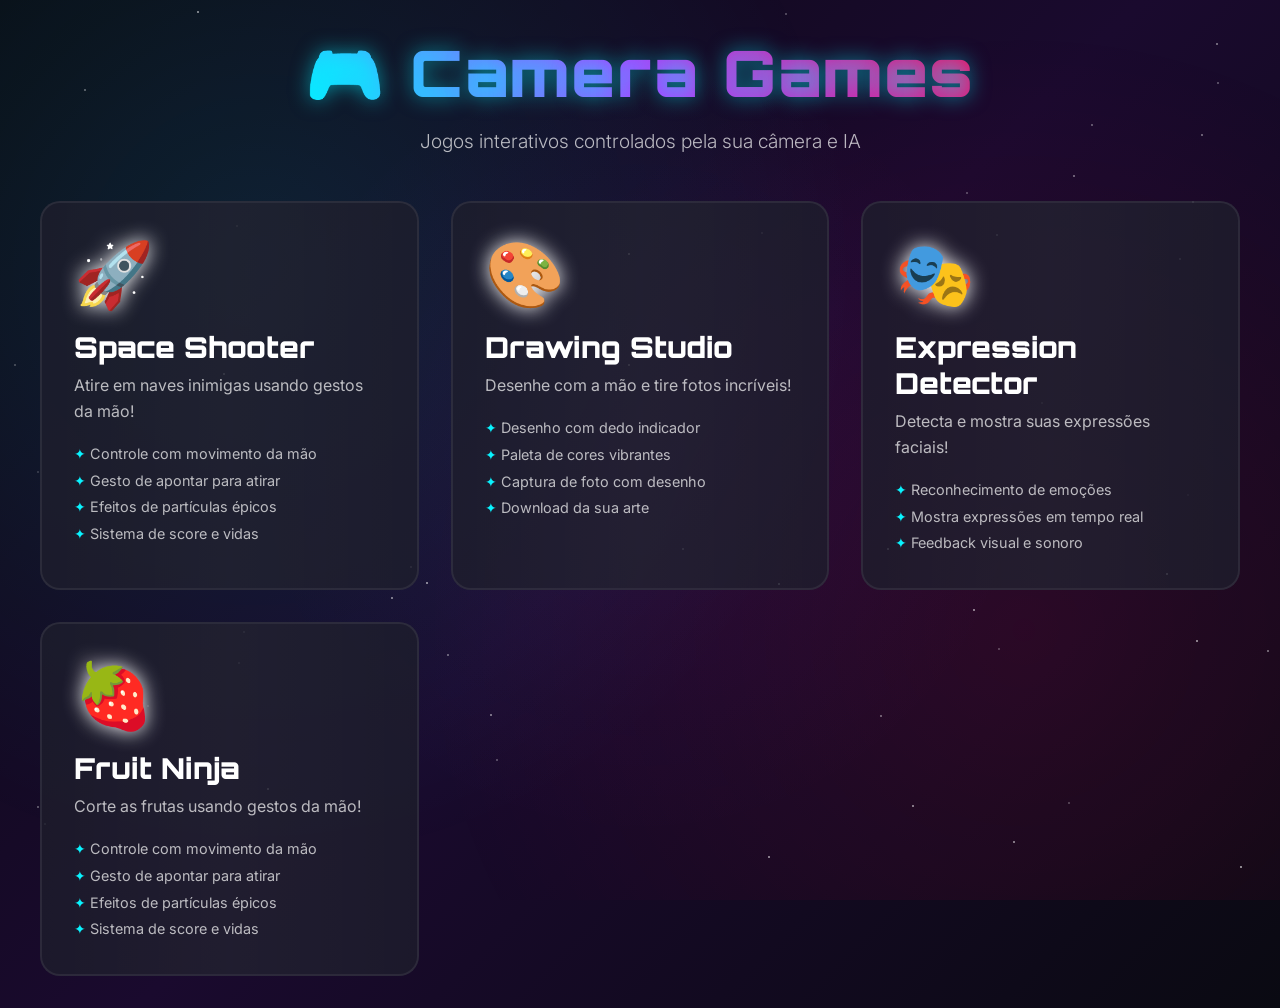
==== index.html @ 85ee50c1 "Adicionar arquivos do projeto" ====
<!DOCTYPE html>
<html lang="pt-BR">

<head>
    <meta charset="UTF-8">
    <meta name="viewport" content="width=device-width, initial-scale=1.0">
    <title>Portal de Jogos Interativos - Camera AI</title>
    <meta name="description" content="Portal de jogos interativos controlados por câmera usando IA">
    <link rel="stylesheet" href="style.css">
</head>

<body>
    <div class="landing-container">
        <header class="landing-header">
            <h1>🎮 Camera Games</h1>
            <p>Jogos interativos controlados pela sua câmera e IA</p>
        </header>

        <div class="games-grid">
            <!-- Space Shooter -->
            <a href="space-shooter.html" class="game-card space">
                <span class="game-icon">🚀</span>
                <h2>Space Shooter</h2>
                <p>Atire em naves inimigas usando gestos da mão!</p>
                <ul class="features">
                    <li>Controle com movimento da mão</li>
                    <li>Gesto de apontar para atirar</li>
                    <li>Efeitos de partículas épicos</li>
                    <li>Sistema de score e vidas</li>
                </ul>
            </a>

            <!-- Drawing Studio -->
            <a href="drawing-studio.html" class="game-card draw">
                <span class="game-icon">🎨</span>
                <h2>Drawing Studio</h2>
                <p>Desenhe com a mão e tire fotos incríveis!</p>
                <ul class="features">
                    <li>Desenho com dedo indicador</li>
                    <li>Paleta de cores vibrantes</li>
                    <li>Captura de foto com desenho</li>
                    <li>Download da sua arte</li>
                </ul>
            </a>

            <!-- Face Expression Detector -->
            <a href="face-detector.html" class="game-card face">
                <span class="game-icon">🎭</span>
                <h2>Expression Detector</h2>
                <p>Detecta e mostra suas expressões faciais!</p>
                <ul class="features">
                    <li>Reconhecimento de emoções</li>
                    <li>Mostra expressões em tempo real</li>
                    <li>Feedback visual e sonoro</li>
                </ul>
            </a>

            <!-- Fruit Ninja -->
            <a href="fruit-ninja.html" class="game-card fruit">
                <span class="game-icon">🍓</span>
                <h2>Fruit Ninja</h2>
                <p>Corte as frutas usando gestos da mão!</p>
                <ul class="features">
                    <li>Controle com movimento da mão</li>
                    <li>Gesto de apontar para atirar</li>
                    <li>Efeitos de partículas épicos</li>
                    <li>Sistema de score e vidas</li>
                </ul>
            </a>
        </div>

        <script>
            // Add subtle particle background animation
            const createStars = () => {
                const stars = document.createElement('div');
                stars.style.cssText = `
                position: fixed;
                top: 0;
                left: 0;
                width: 100%;
                height: 100%;
                pointer-events: none;
                z-index: 0;
            `;

                for (let i = 0; i < 50; i++) {
                    const star = document.createElement('div');
                    star.style.cssText = `
                    position: absolute;
                    width: 2px;
                    height: 2px;
                    background: white;
                    border-radius: 50%;
                    top: ${Math.random() * 100}%;
                    left: ${Math.random() * 100}%;
                    opacity: ${Math.random() * 0.5 + 0.2};
                    animation: twinkle ${Math.random() * 3 + 2}s infinite;
                `;
                    stars.appendChild(star);
                }

                document.body.appendChild(stars);
            };

            const style = document.createElement('style');
            style.textContent = `
            @keyframes twinkle {
                0%, 100% { opacity: 0.2; }
                50% { opacity: 0.8; }
            }
        `;
            document.head.appendChild(style);

            createStars();
        </script>
</body>

</html>
---- style.css ----
@import url('https://fonts.googleapis.com/css2?family=Orbitron:wght@400;700;900&family=Inter:wght@300;400;600&display=swap');

:root {
    --primary: #00f3ff;
    --secondary: #ff0055;
    --accent: #b537ff;
    --success: #00ff88;
    --bg-dark: #0a0a12;
    --bg-card: rgba(20, 20, 35, 0.8);
    --text-light: #ffffff;
    --text-muted: rgba(255, 255, 255, 0.7);
    --glow-primary: 0 0 20px rgba(0, 243, 255, 0.5);
    --glow-secondary: 0 0 20px rgba(255, 0, 85, 0.5);
    --glow-accent: 0 0 20px rgba(181, 55, 255, 0.5);
}

* {
    margin: 0;
    padding: 0;
    box-sizing: border-box;
}

body {
    background: linear-gradient(135deg, #0a0a12 0%, #1a0a2e 50%, #0a0a12 100%);
    color: var(--text-light);
    font-family: 'Inter', sans-serif;
    min-height: 100vh;
    overflow-x: hidden;
    position: relative;
}

body::before {
    content: '';
    position: fixed;
    top: 0;
    left: 0;
    width: 100%;
    height: 100%;
    background:
        radial-gradient(circle at 20% 30%, rgba(0, 243, 255, 0.1) 0%, transparent 50%),
        radial-gradient(circle at 80% 70%, rgba(255, 0, 85, 0.1) 0%, transparent 50%),
        radial-gradient(circle at 50% 50%, rgba(181, 55, 255, 0.05) 0%, transparent 50%);
    pointer-events: none;
    z-index: 0;
}

h1,
h2,
h3 {
    font-family: 'Orbitron', sans-serif;
    font-weight: 900;
}

/* Landing Page Styles */
.landing-container {
    position: relative;
    z-index: 1;
    min-height: 100vh;
    display: flex;
    flex-direction: column;
    align-items: center;
    justify-content: center;
    padding: 2rem;
}

.landing-header {
    text-align: center;
    margin-bottom: 3rem;
    animation: fadeInDown 1s ease;
}

.landing-header h1 {
    font-size: 4rem;
    background: linear-gradient(45deg, var(--primary), var(--accent), var(--secondary));
    -webkit-background-clip: text;
    -webkit-text-fill-color: transparent;
    background-clip: text;
    margin-bottom: 1rem;
    text-shadow: var(--glow-primary);
    letter-spacing: 2px;
}

.landing-header p {
    font-size: 1.2rem;
    color: var(--text-muted);
    font-weight: 300;
}

/* Game Cards Grid */
.games-grid {
    display: grid;
    grid-template-columns: repeat(auto-fit, minmax(300px, 1fr));
    gap: 2rem;
    max-width: 1200px;
    width: 100%;
    animation: fadeInUp 1s ease 0.3s both;
}

.game-card {
    position: relative;
    background: var(--bg-card);
    border: 2px solid rgba(255, 255, 255, 0.1);
    border-radius: 20px;
    padding: 2rem;
    cursor: pointer;
    transition: all 0.4s cubic-bezier(0.175, 0.885, 0.32, 1.275);
    backdrop-filter: blur(10px);
    overflow: hidden;
    text-decoration: none;
    color: inherit;
    display: block;
}

.game-card::before {
    content: '';
    position: absolute;
    top: -50%;
    left: -50%;
    width: 200%;
    height: 200%;
    background: linear-gradient(45deg,
            transparent,
            rgba(255, 255, 255, 0.05),
            transparent);
    transform: rotate(45deg);
    transition: all 0.6s;
}

.game-card:hover::before {
    left: 100%;
}

.game-card:hover {
    transform: translateY(-10px) scale(1.02);
    border-color: var(--primary);
    box-shadow: var(--glow-primary), 0 10px 40px rgba(0, 0, 0, 0.5);
}

.game-card.space:hover {
    border-color: var(--primary);
    box-shadow: var(--glow-primary), 0 10px 40px rgba(0, 0, 0, 0.5);
}

.game-card.draw:hover {
    border-color: var(--success);
    box-shadow: 0 0 20px rgba(0, 255, 136, 0.5), 0 10px 40px rgba(0, 0, 0, 0.5);
}

.game-card.face:hover {
    border-color: var(--accent);
    box-shadow: var(--glow-accent), 0 10px 40px rgba(0, 0, 0, 0.5);
}

.game-card.ninja:hover {
    border-color: var(--secondary);
    box-shadow: var(--glow-secondary), 0 10px 40px rgba(0, 0, 0, 0.5);
}

.game-icon {
    font-size: 4rem;
    margin-bottom: 1rem;
    display: block;
    filter: drop-shadow(0 0 10px currentColor);
}

.game-card h2 {
    font-size: 1.8rem;
    margin-bottom: 0.5rem;
}

.game-card p {
    color: var(--text-muted);
    line-height: 1.6;
    margin-bottom: 1rem;
}

.game-card .features {
    list-style: none;
    font-size: 0.9rem;
}

.game-card .features li {
    padding: 0.3rem 0;
    color: var(--text-muted);
}

.game-card .features li::before {
    content: '✦ ';
    color: var(--primary);
}

/* Game Container Styles */
.game-container {
    position: relative;
    z-index: 1;
    min-height: 100vh;
    display: flex;
    flex-direction: column;
    align-items: center;
    justify-content: center;
    padding: 2rem;
}

.game-header {
    text-align: center;
    margin-bottom: 2rem;
}

.game-header h1 {
    font-size: 3rem;
    margin-bottom: 0.5rem;
}

.game-wrapper {
    position: relative;
    background: rgba(0, 0, 0, 0.5);
    border: 2px solid rgba(255, 255, 255, 0.1);
    border-radius: 20px;
    padding: 1rem;
    backdrop-filter: blur(10px);
    box-shadow: 0 0 40px rgba(0, 0, 0, 0.5);
}

canvas {
    display: block;
    border-radius: 10px;
}

/* Back Button */
.back-button {
    position: fixed;
    top: 2rem;
    left: 2rem;
    background: rgba(255, 255, 255, 0.1);
    border: 2px solid rgba(255, 255, 255, 0.2);
    color: var(--text-light);
    padding: 0.8rem 1.5rem;
    font-family: 'Orbitron', sans-serif;
    font-size: 1rem;
    cursor: pointer;
    border-radius: 10px;
    backdrop-filter: blur(10px);
    transition: all 0.3s;
    z-index: 1000;
}

.back-button:hover {
    background: rgba(255, 255, 255, 0.2);
    border-color: var(--primary);
    box-shadow: var(--glow-primary);
    transform: translateX(-5px);
}

/* Score Display */
.score-display {
    position: fixed;
    top: 2rem;
    right: 2rem;
    font-family: 'Orbitron', sans-serif;
    font-size: 2rem;
    font-weight: bold;
    color: var(--primary);
    text-shadow: var(--glow-primary);
    z-index: 1000;
    background: rgba(0, 0, 0, 0.5);
    padding: 1rem 2rem;
    border-radius: 10px;
    border: 2px solid rgba(0, 243, 255, 0.3);
    backdrop-filter: blur(10px);
}

/* Controls Overlay */
.controls-overlay {
    position: fixed;
    bottom: 2rem;
    left: 50%;
    transform: translateX(-50%);
    background: rgba(0, 0, 0, 0.7);
    padding: 1.5rem 2rem;
    border-radius: 15px;
    border: 2px solid rgba(255, 255, 255, 0.2);
    backdrop-filter: blur(10px);
    text-align: center;
    z-index: 1000;
    animation: fadeInUp 1s ease;
}

.controls-overlay h3 {
    font-size: 1.2rem;
    margin-bottom: 0.5rem;
    color: var(--primary);
}

.controls-overlay p {
    color: var(--text-muted);
    margin: 0.3rem 0;
}

/* Video Preview */
.video-preview {
    position: fixed;
    bottom: 2rem;
    right: 2rem;
    width: 240px;
    height: 180px;
    border: 2px solid var(--primary);
    border-radius: 10px;
    overflow: hidden;
    box-shadow: var(--glow-primary);
    z-index: 1000;
}

.video-preview video,
.video-preview canvas {
    width: 100%;
    height: 100%;
    object-fit: cover;
    transform: scaleX(-1);
}

/* Buttons */
.btn {
    background: transparent;
    border: 2px solid var(--primary);
    color: var(--primary);
    padding: 1rem 2rem;
    font-family: 'Orbitron', sans-serif;
    font-size: 1.1rem;
    cursor: pointer;
    border-radius: 10px;
    transition: all 0.3s;
    text-transform: uppercase;
    letter-spacing: 2px;
    font-weight: bold;
    margin: 0.5rem;
}

.btn:hover {
    background: var(--primary);
    color: var(--bg-dark);
    box-shadow: var(--glow-primary);
    transform: scale(1.05);
}

.btn-secondary {
    border-color: var(--secondary);
    color: var(--secondary);
}

.btn-secondary:hover {
    background: var(--secondary);
    box-shadow: var(--glow-secondary);
}

/* Loading Spinner */
.loading {
    display: flex;
    flex-direction: column;
    align-items: center;
    justify-content: center;
    gap: 1rem;
}

.spinner {
    width: 50px;
    height: 50px;
    border: 4px solid rgba(0, 243, 255, 0.2);
    border-top-color: var(--primary);
    border-radius: 50%;
    animation: spin 1s linear infinite;
}

/* Animations */
@keyframes fadeInDown {
    from {
        opacity: 0;
        transform: translateY(-30px);
    }

    to {
        opacity: 1;
        transform: translateY(0);
    }
}

@keyframes fadeInUp {
    from {
        opacity: 0;
        transform: translateY(30px);
    }

    to {
        opacity: 1;
        transform: translateY(0);
    }
}

@keyframes spin {
    to {
        transform: rotate(360deg);
    }
}

@keyframes pulse {

    0%,
    100% {
        opacity: 1;
    }

    50% {
        opacity: 0.5;
    }
}

/* Responsive Design */
@media (max-width: 768px) {
    .landing-header h1 {
        font-size: 2.5rem;
    }

    .games-grid {
        grid-template-columns: 1fr;
    }

    .game-header h1 {
        font-size: 2rem;
    }

    .score-display {
        font-size: 1.5rem;
        padding: 0.7rem 1.5rem;
    }

    .video-preview {
        width: 160px;
        height: 120px;
    }
}

/* Game-Specific Styles */

/* Drawing Studio */
.color-palette {
    display: flex;
    gap: 0.5rem;
    margin: 1rem 0;
    justify-content: center;
}

.color-btn {
    width: 40px;
    height: 40px;
    border: 2px solid rgba(255, 255, 255, 0.3);
    border-radius: 50%;
    cursor: pointer;
    transition: all 0.3s;
}

.color-btn:hover,
.color-btn.active {
    transform: scale(1.2);
    border-color: var(--text-light);
    box-shadow: 0 0 15px currentColor;
}

/* Face Detector */
.expression-display {
    position: fixed;
    top: 50%;
    left: 50%;
    transform: translate(-50%, -50%);
    font-size: 8rem;
    text-align: center;
    pointer-events: none;
    z-index: 100;
    filter: drop-shadow(0 0 20px currentColor);
    animation: pulse 2s ease-in-out infinite;
}

.expression-label {
    font-family: 'Orbitron', sans-serif;
    font-size: 2rem;
    margin-top: 1rem;
    color: var(--primary);
    text-shadow: var(--glow-primary);
}

/* Fruit Ninja */
.combo-display {
    position: fixed;
    top: 10rem;
    right: 2rem;
    font-family: 'Orbitron', sans-serif;
    font-size: 3rem;
    font-weight: bold;
    color: var(--success);
    text-shadow: 0 0 20px var(--success);
    z-index: 1000;
    animation: pulse 0.5s ease-in-out;
}
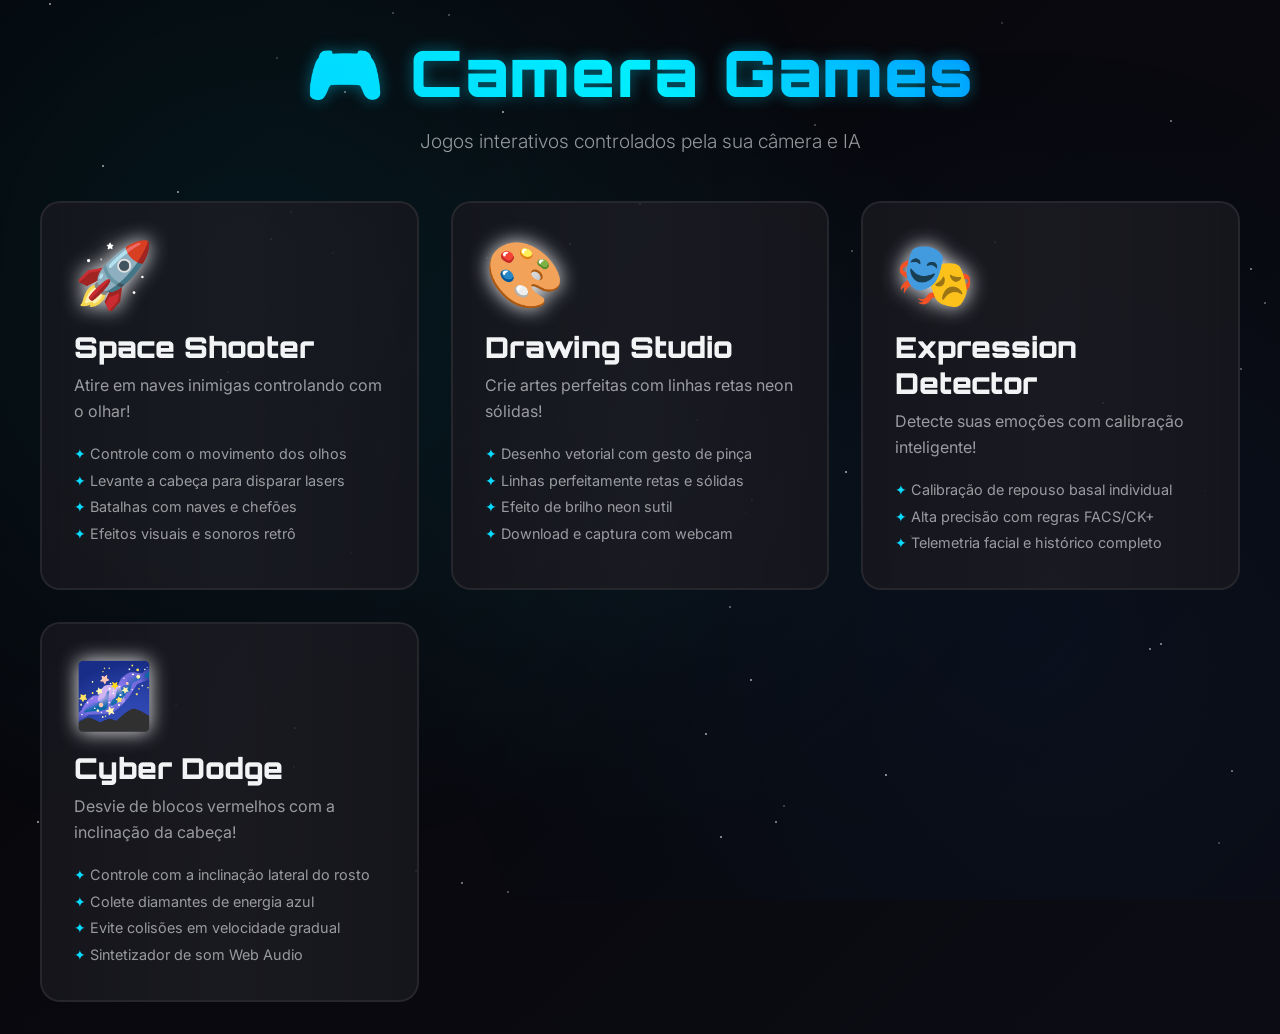
==== commit 39397cb0: "refactor: remove Fruit Ninja game assets and replace with new Cyber Dodge game implementation" ====
--- a/index.html
+++ b/index.html
@@ -21,12 +21,12 @@
             <a href="space-shooter.html" class="game-card space">
                 <span class="game-icon">🚀</span>
                 <h2>Space Shooter</h2>
-                <p>Atire em naves inimigas usando gestos da mão!</p>
+                <p>Atire em naves inimigas controlando com o olhar!</p>
                 <ul class="features">
-                    <li>Controle com movimento da mão</li>
-                    <li>Gesto de apontar para atirar</li>
-                    <li>Efeitos de partículas épicos</li>
-                    <li>Sistema de score e vidas</li>
+                    <li>Controle com o movimento dos olhos</li>
+                    <li>Levante a cabeça para disparar lasers</li>
+                    <li>Batalhas com naves e chefões</li>
+                    <li>Efeitos visuais e sonoros retrô</li>
                 </ul>
             </a>
 
@@ -34,12 +34,12 @@
             <a href="drawing-studio.html" class="game-card draw">
                 <span class="game-icon">🎨</span>
                 <h2>Drawing Studio</h2>
-                <p>Desenhe com a mão e tire fotos incríveis!</p>
+                <p>Crie artes perfeitas com linhas retas neon sólidas!</p>
                 <ul class="features">
-                    <li>Desenho com dedo indicador</li>
-                    <li>Paleta de cores vibrantes</li>
-                    <li>Captura de foto com desenho</li>
-                    <li>Download da sua arte</li>
+                    <li>Desenho vetorial com gesto de pinça</li>
+                    <li>Linhas perfeitamente retas e sólidas</li>
+                    <li>Efeito de brilho neon sutil</li>
+                    <li>Download e captura com webcam</li>
                 </ul>
             </a>
 
@@ -47,24 +47,24 @@
             <a href="face-detector.html" class="game-card face">
                 <span class="game-icon">🎭</span>
                 <h2>Expression Detector</h2>
-                <p>Detecta e mostra suas expressões faciais!</p>
+                <p>Detecte suas emoções com calibração inteligente!</p>
                 <ul class="features">
-                    <li>Reconhecimento de emoções</li>
-                    <li>Mostra expressões em tempo real</li>
-                    <li>Feedback visual e sonoro</li>
+                    <li>Calibração de repouso basal individual</li>
+                    <li>Alta precisão com regras FACS/CK+</li>
+                    <li>Telemetria facial e histórico completo</li>
                 </ul>
             </a>
 
-            <!-- Fruit Ninja -->
-            <a href="fruit-ninja.html" class="game-card fruit">
-                <span class="game-icon">🍓</span>
-                <h2>Fruit Ninja</h2>
-                <p>Corte as frutas usando gestos da mão!</p>
+            <!-- Cyber Dodge -->
+            <a href="cyber-dodge.html" class="game-card dodge">
+                <span class="game-icon">🌌</span>
+                <h2>Cyber Dodge</h2>
+                <p>Desvie de blocos vermelhos com a inclinação da cabeça!</p>
                 <ul class="features">
-                    <li>Controle com movimento da mão</li>
-                    <li>Gesto de apontar para atirar</li>
-                    <li>Efeitos de partículas épicos</li>
-                    <li>Sistema de score e vidas</li>
+                    <li>Controle com a inclinação lateral do rosto</li>
+                    <li>Colete diamantes de energia azul</li>
+                    <li>Evite colisões em velocidade gradual</li>
+                    <li>Sintetizador de som Web Audio</li>
                 </ul>
             </a>
         </div>
--- a/style.css
+++ b/style.css
@@ -1,17 +1,17 @@
 @import url('https://fonts.googleapis.com/css2?family=Orbitron:wght@400;700;900&family=Inter:wght@300;400;600&display=swap');
 
 :root {
-    --primary: #00f3ff;
-    --secondary: #ff0055;
-    --accent: #b537ff;
-    --success: #00ff88;
-    --bg-dark: #0a0a12;
-    --bg-card: rgba(20, 20, 35, 0.8);
-    --text-light: #ffffff;
-    --text-muted: rgba(255, 255, 255, 0.7);
-    --glow-primary: 0 0 20px rgba(0, 243, 255, 0.5);
-    --glow-secondary: 0 0 20px rgba(255, 0, 85, 0.5);
-    --glow-accent: 0 0 20px rgba(181, 55, 255, 0.5);
+    --primary: #00d9ff;
+    --secondary: #0088ff;
+    --accent: #00f3ff;
+    --success: #00d9ff;
+    --bg-dark: #050508;
+    --bg-card: rgba(15, 15, 22, 0.85);
+    --text-light: #f1f3f5;
+    --text-muted: rgba(241, 243, 245, 0.6);
+    --glow-primary: 0 0 15px rgba(0, 217, 255, 0.4);
+    --glow-secondary: 0 0 15px rgba(0, 136, 255, 0.4);
+    --glow-accent: 0 0 15px rgba(0, 243, 255, 0.4);
 }
 
 * {
@@ -21,7 +21,7 @@
 }
 
 body {
-    background: linear-gradient(135deg, #0a0a12 0%, #1a0a2e 50%, #0a0a12 100%);
+    background: linear-gradient(135deg, #050508 0%, #0c0c14 100%);
     color: var(--text-light);
     font-family: 'Inter', sans-serif;
     min-height: 100vh;
@@ -37,9 +37,9 @@
     width: 100%;
     height: 100%;
     background:
-        radial-gradient(circle at 20% 30%, rgba(0, 243, 255, 0.1) 0%, transparent 50%),
-        radial-gradient(circle at 80% 70%, rgba(255, 0, 85, 0.1) 0%, transparent 50%),
-        radial-gradient(circle at 50% 50%, rgba(181, 55, 255, 0.05) 0%, transparent 50%);
+        radial-gradient(circle at 20% 30%, rgba(0, 217, 255, 0.08) 0%, transparent 50%),
+        radial-gradient(circle at 80% 70%, rgba(0, 136, 255, 0.05) 0%, transparent 50%),
+        radial-gradient(circle at 50% 50%, rgba(0, 243, 255, 0.03) 0%, transparent 50%);
     pointer-events: none;
     z-index: 0;
 }
@@ -142,18 +142,18 @@
 }
 
 .game-card.draw:hover {
-    border-color: var(--success);
-    box-shadow: 0 0 20px rgba(0, 255, 136, 0.5), 0 10px 40px rgba(0, 0, 0, 0.5);
+    border-color: var(--primary);
+    box-shadow: var(--glow-primary), 0 10px 40px rgba(0, 0, 0, 0.5);
 }
 
 .game-card.face:hover {
-    border-color: var(--accent);
-    box-shadow: var(--glow-accent), 0 10px 40px rgba(0, 0, 0, 0.5);
-}
-
-.game-card.ninja:hover {
-    border-color: var(--secondary);
-    box-shadow: var(--glow-secondary), 0 10px 40px rgba(0, 0, 0, 0.5);
+    border-color: var(--primary);
+    box-shadow: var(--glow-primary), 0 10px 40px rgba(0, 0, 0, 0.5);
+}
+
+.game-card.dodge:hover {
+    border-color: var(--primary);
+    box-shadow: var(--glow-primary), 0 10px 40px rgba(0, 0, 0, 0.5);
 }
 
 .game-icon {
@@ -498,4 +498,201 @@
     text-shadow: 0 0 20px var(--success);
     z-index: 1000;
     animation: pulse 0.5s ease-in-out;
+}
+
+/* Barra de Status e Elementos Neon Adicionais */
+.game-status-bar {
+    display: flex;
+    align-items: center;
+    gap: 1.5rem;
+    margin-bottom: 1rem;
+    font-family: 'Orbitron', sans-serif;
+}
+
+.lives-container {
+    font-size: 1.8rem;
+    display: flex;
+    gap: 0.3rem;
+    text-shadow: 0 0 10px rgba(255, 0, 85, 0.6);
+}
+
+/* Chefão (Boss) UI */
+.boss-health-bar-container {
+    position: fixed;
+    top: 8rem;
+    left: 50%;
+    transform: translateX(-50%);
+    width: 400px;
+    background: rgba(0, 0, 0, 0.7);
+    border: 1px solid rgba(255, 235, 59, 0.3);
+    border-radius: 5px;
+    padding: 3px;
+    z-index: 999;
+    display: none;
+    backdrop-filter: blur(5px);
+    animation: fadeInDown 0.5s ease;
+}
+
+.boss-health-bar-label {
+    font-family: 'Orbitron', sans-serif;
+    font-size: 0.8rem;
+    color: #ffeb3b;
+    text-align: center;
+    margin-bottom: 3px;
+    text-shadow: 0 0 5px rgba(255, 235, 59, 0.5);
+}
+
+.boss-health-bar {
+    height: 12px;
+    background: linear-gradient(90deg, #ffeb3b, #ff9800);
+    box-shadow: 0 0 10px rgba(255, 235, 59, 0.7);
+    width: 100%;
+    transition: width 0.2s ease-out;
+    border-radius: 3px;
+}
+
+/* Screen Shake */
+.shake {
+    animation: screenShake 0.4s ease-in-out;
+}
+
+@keyframes screenShake {
+    0%, 100% { transform: translate(0, 0) rotate(0deg); }
+    10% { transform: translate(-4px, -2px) rotate(-1deg); }
+    20% { transform: translate(3px, 4px) rotate(1deg); }
+    30% { transform: translate(-3px, 2px) rotate(0deg); }
+    40% { transform: translate(2px, -3px) rotate(1deg); }
+    55% { transform: translate(-2px, 3px) rotate(-1deg); }
+    70% { transform: translate(3px, 1px) rotate(0deg); }
+    85% { transform: translate(-1px, -2px) rotate(1deg); }
+}
+
+/* Expression Analyzer Bars */
+.expression-analysis-panel {
+    position: fixed;
+    left: 2rem;
+    top: 2rem;
+    background: rgba(15, 15, 23, 0.85);
+    border: 2px solid rgba(232, 234, 237, 0.15);
+    border-radius: 12px;
+    padding: 1.2rem;
+    width: 260px;
+    backdrop-filter: blur(15px);
+    z-index: 1000;
+    font-family: 'Inter', sans-serif;
+}
+
+.expression-analysis-panel h3 {
+    font-family: 'Orbitron', sans-serif;
+    font-size: 1rem;
+    color: var(--primary);
+    text-shadow: var(--glow-primary);
+    margin-bottom: 1rem;
+    text-transform: uppercase;
+    letter-spacing: 1px;
+}
+
+.analysis-bar-wrapper {
+    margin-bottom: 0.8rem;
+}
+
+.analysis-bar-label {
+    display: flex;
+    justify-content: space-between;
+    font-size: 0.8rem;
+    color: var(--text-muted);
+    margin-bottom: 0.3rem;
+}
+
+.analysis-bar-bg {
+    height: 8px;
+    background: rgba(255, 255, 255, 0.08);
+    border-radius: 4px;
+    overflow: hidden;
+}
+
+.analysis-bar-fill {
+    height: 100%;
+    width: 0%;
+    transition: width 0.15s ease-out;
+    border-radius: 4px;
+}
+
+/* Transição global suave de entrada */
+.landing-container, .game-container {
+    animation: pageFadeIn 0.8s cubic-bezier(0.16, 1, 0.3, 1) both;
+}
+
+@keyframes pageFadeIn {
+    from {
+        opacity: 0;
+        transform: scale(0.98);
+        filter: blur(5px);
+    }
+    to {
+        opacity: 1;
+        transform: scale(1);
+        filter: blur(0);
+    }
+}
+
+/* Painel Científico do Laboratório de Calibração */
+.scientific-calibration-panel {
+    position: fixed;
+    left: 2rem;
+    bottom: 2rem;
+    background: rgba(10, 10, 18, 0.9);
+    border: 2px solid rgba(0, 217, 255, 0.25);
+    box-shadow: 0 0 15px rgba(0, 217, 255, 0.1);
+    border-radius: 12px;
+    padding: 1.2rem;
+    width: 260px;
+    backdrop-filter: blur(15px);
+    z-index: 1000;
+    font-family: 'Inter', sans-serif;
+    animation: fadeInUp 0.8s ease;
+}
+
+.scientific-calibration-panel h3 {
+    font-family: 'Orbitron', sans-serif;
+    font-size: 0.9rem;
+    color: #00d9ff;
+    text-shadow: 0 0 8px rgba(0, 217, 255, 0.4);
+    margin-bottom: 0.8rem;
+    text-transform: uppercase;
+    letter-spacing: 1px;
+}
+
+.sci-bar-wrapper {
+    margin-bottom: 0.8rem;
+}
+
+.sci-bar-label {
+    display: flex;
+    justify-content: space-between;
+    font-size: 0.75rem;
+    color: rgba(255, 255, 255, 0.8);
+    margin-bottom: 0.2rem;
+}
+
+.sci-bar-desc {
+    font-size: 0.65rem;
+    color: rgba(255, 255, 255, 0.4);
+    margin-bottom: 0.3rem;
+    font-family: 'Inter', sans-serif;
+}
+
+.sci-bar-bg {
+    height: 6px;
+    background: rgba(255, 255, 255, 0.05);
+    border-radius: 3px;
+    overflow: hidden;
+}
+
+.sci-bar-fill {
+    height: 100%;
+    width: 2%;
+    background: rgba(232, 234, 237, 0.4);
+    transition: width 0.1s ease-out, background 0.3s ease, box-shadow 0.3s ease;
+    border-radius: 3px;
 }
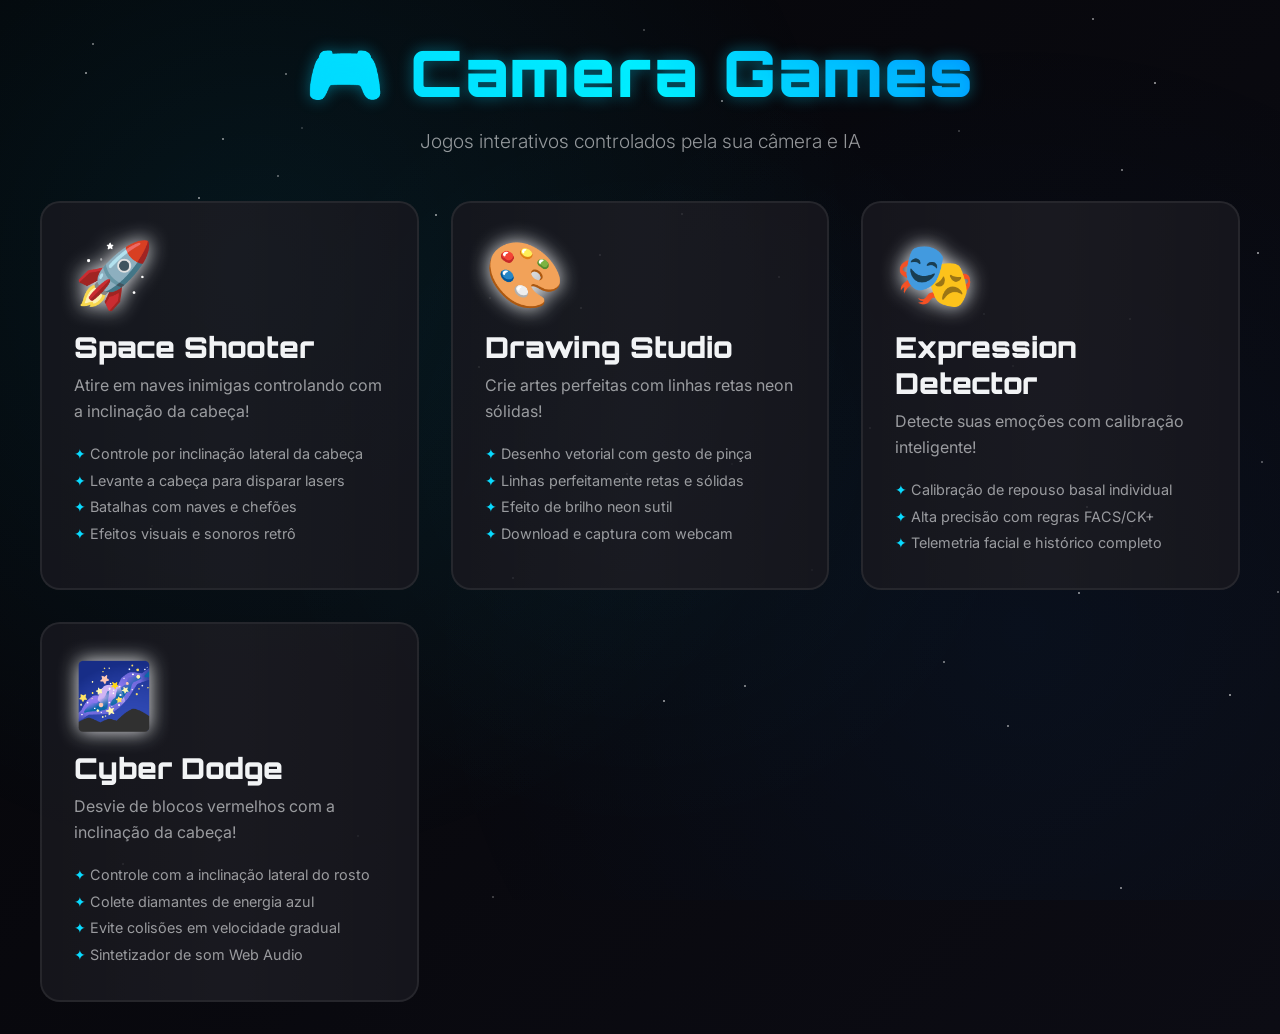
==== commit a6096c1c: "refactor: restructure UI layout into sidebar panels and update space shooter controls and health vis" ====
--- a/index.html
+++ b/index.html
@@ -21,9 +21,9 @@
             <a href="space-shooter.html" class="game-card space">
                 <span class="game-icon">🚀</span>
                 <h2>Space Shooter</h2>
-                <p>Atire em naves inimigas controlando com o olhar!</p>
+                <p>Atire em naves inimigas controlando com a inclinação da cabeça!</p>
                 <ul class="features">
-                    <li>Controle com o movimento dos olhos</li>
+                    <li>Controle por inclinação lateral da cabeça</li>
                     <li>Levante a cabeça para disparar lasers</li>
                     <li>Batalhas com naves e chefões</li>
                     <li>Efeitos visuais e sonoros retrô</li>
--- a/style.css
+++ b/style.css
@@ -568,21 +568,51 @@
 }
 
 /* Expression Analyzer Bars */
-.expression-analysis-panel {
+.sidebar-left {
     position: fixed;
     left: 2rem;
+    top: 6.5rem;
+    bottom: 2rem;
+    width: 280px;
+    display: flex;
+    flex-direction: column;
+    gap: 1.2rem;
+    z-index: 1000;
+    overflow-y: auto;
+    scrollbar-width: none; /* Firefox */
+}
+
+.sidebar-left::-webkit-scrollbar {
+    display: none; /* Safari/Chrome */
+}
+
+.sidebar-right {
+    position: fixed;
+    right: 2rem;
     top: 2rem;
+    bottom: 2rem;
+    width: 280px;
+    display: flex;
+    flex-direction: column;
+    gap: 1.2rem;
+    z-index: 1000;
+}
+
+.expression-analysis-panel,
+.scientific-calibration-panel,
+.history-panel {
     background: rgba(15, 15, 23, 0.85);
     border: 2px solid rgba(232, 234, 237, 0.15);
     border-radius: 12px;
     padding: 1.2rem;
-    width: 260px;
+    width: 100%;
     backdrop-filter: blur(15px);
-    z-index: 1000;
     font-family: 'Inter', sans-serif;
-}
-
-.expression-analysis-panel h3 {
+    transition: all 0.3s ease;
+}
+
+.expression-analysis-panel h3,
+.history-panel h3 {
     font-family: 'Orbitron', sans-serif;
     font-size: 1rem;
     color: var(--primary);
@@ -638,18 +668,8 @@
 
 /* Painel Científico do Laboratório de Calibração */
 .scientific-calibration-panel {
-    position: fixed;
-    left: 2rem;
-    bottom: 2rem;
-    background: rgba(10, 10, 18, 0.9);
-    border: 2px solid rgba(0, 217, 255, 0.25);
-    box-shadow: 0 0 15px rgba(0, 217, 255, 0.1);
-    border-radius: 12px;
-    padding: 1.2rem;
-    width: 260px;
-    backdrop-filter: blur(15px);
-    z-index: 1000;
-    font-family: 'Inter', sans-serif;
+    border-color: rgba(0, 217, 255, 0.25);
+    box-shadow: 0 0 15px rgba(0, 217, 255, 0.05);
     animation: fadeInUp 0.8s ease;
 }
 
@@ -695,4 +715,22 @@
     background: rgba(232, 234, 237, 0.4);
     transition: width 0.1s ease-out, background 0.3s ease, box-shadow 0.3s ease;
     border-radius: 3px;
+}
+
+/* Encaixar preview da webcam na barra lateral direita */
+.sidebar-right .video-preview {
+    position: static;
+    width: 100%;
+    height: 200px;
+    margin-top: auto;
+    border: 2px solid var(--primary);
+    border-radius: 10px;
+    overflow: hidden;
+    box-shadow: var(--glow-primary);
+}
+
+.sidebar-right .video-preview canvas {
+    width: 100%;
+    height: 100%;
+    object-fit: cover;
 }
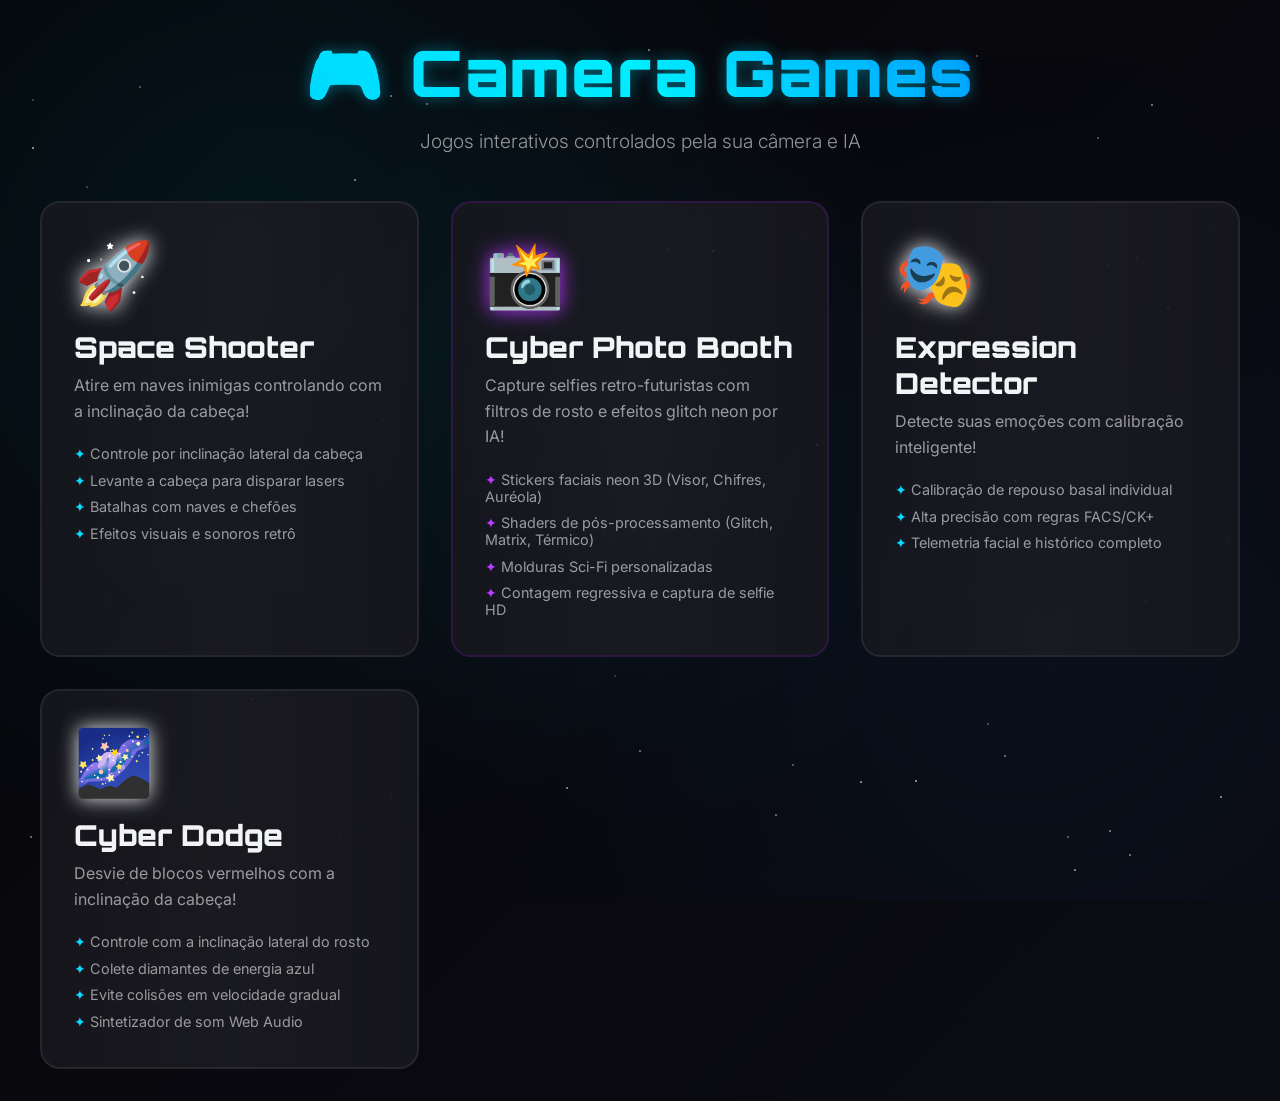
==== commit 31ab035d: "feat: replace Drawing Studio with Cyber Photo Booth featuring real-time AI face filters and shaders." ====
--- a/index.html
+++ b/index.html
@@ -30,16 +30,16 @@
                 </ul>
             </a>
 
-            <!-- Drawing Studio -->
-            <a href="drawing-studio.html" class="game-card draw">
-                <span class="game-icon">🎨</span>
-                <h2>Drawing Studio</h2>
-                <p>Crie artes perfeitas com linhas retas neon sólidas!</p>
+            <!-- Cyber Photo Booth -->
+            <a href="cyber-booth.html" class="game-card draw" style="border-color: rgba(181, 55, 255, 0.2);">
+                <span class="game-icon" style="color: #b537ff;">📸</span>
+                <h2>Cyber Photo Booth</h2>
+                <p>Capture selfies retro-futuristas com filtros de rosto e efeitos glitch neon por IA!</p>
                 <ul class="features">
-                    <li>Desenho vetorial com gesto de pinça</li>
-                    <li>Linhas perfeitamente retas e sólidas</li>
-                    <li>Efeito de brilho neon sutil</li>
-                    <li>Download e captura com webcam</li>
+                    <li style="--primary: #b537ff;">Stickers faciais neon 3D (Visor, Chifres, Auréola)</li>
+                    <li style="--primary: #b537ff;">Shaders de pós-processamento (Glitch, Matrix, Térmico)</li>
+                    <li style="--primary: #b537ff;">Molduras Sci-Fi personalizadas</li>
+                    <li style="--primary: #b537ff;">Contagem regressiva e captura de selfie HD</li>
                 </ul>
             </a>
 
--- a/style.css
+++ b/style.css
@@ -733,4 +733,105 @@
     width: 100%;
     height: 100%;
     object-fit: cover;
+}
+
+/* Cyber Photo Booth Styles */
+.camera-flash-overlay {
+    position: absolute;
+    top: 0;
+    left: 0;
+    width: 100%;
+    height: 100%;
+    background: #ffffff;
+    opacity: 0;
+    pointer-events: none;
+    z-index: 1000;
+    border-radius: 10px;
+    transition: opacity 0.05s ease-out;
+}
+
+.countdown-overlay-text {
+    position: absolute;
+    top: 50%;
+    left: 50%;
+    transform: translate(-50%, -50%);
+    font-family: 'Orbitron', sans-serif;
+    font-size: 8rem;
+    font-weight: 900;
+    color: #00f3ff;
+    text-shadow: 0 0 30px rgba(0, 243, 255, 0.8), 0 0 60px rgba(0, 243, 255, 0.4);
+    pointer-events: none;
+    z-index: 1002;
+    display: none;
+}
+
+.booth-option-btn {
+    display: flex;
+    align-items: center;
+    gap: 0.8rem;
+    background: rgba(255, 255, 255, 0.03);
+    border: 1px solid rgba(255, 255, 255, 0.1);
+    border-radius: 8px;
+    padding: 0.6rem 0.8rem;
+    margin-bottom: 0.6rem;
+    cursor: pointer;
+    transition: all 0.25s cubic-bezier(0.175, 0.885, 0.32, 1.275);
+}
+
+.booth-option-btn:hover {
+    background: rgba(255, 255, 255, 0.07);
+    border-color: rgba(255, 255, 255, 0.25);
+    transform: translateX(3px);
+}
+
+/* Filtros Faciais (Ciano) */
+.sidebar-left .booth-option-btn:hover {
+    background: rgba(0, 243, 255, 0.04);
+    border-color: rgba(0, 243, 255, 0.3);
+}
+
+.sidebar-left .booth-option-btn.active {
+    background: rgba(0, 243, 255, 0.1);
+    border-color: #00f3ff;
+    box-shadow: 0 0 12px rgba(0, 243, 255, 0.25);
+}
+
+/* Filtros de Imagem (Azul) */
+.sidebar-right .booth-option-btn:hover {
+    background: rgba(0, 136, 255, 0.04);
+    border-color: rgba(0, 136, 255, 0.3);
+}
+
+.sidebar-right .booth-option-btn.active {
+    background: rgba(0, 136, 255, 0.1);
+    border-color: #0088ff;
+    box-shadow: 0 0 12px rgba(0, 136, 255, 0.25);
+}
+
+.booth-option-btn .option-icon {
+    font-size: 1.4rem;
+    filter: drop-shadow(0 0 5px rgba(255, 255, 255, 0.1));
+}
+
+.booth-option-btn.active .option-icon {
+    filter: drop-shadow(0 0 8px currentColor);
+}
+
+.booth-option-btn .option-details {
+    display: flex;
+    flex-direction: column;
+    text-align: left;
+}
+
+.booth-option-btn .option-title {
+    font-family: 'Orbitron', sans-serif;
+    font-size: 0.85rem;
+    font-weight: 700;
+    color: var(--text-light);
+}
+
+.booth-option-btn .option-desc {
+    font-size: 0.65rem;
+    color: var(--text-muted);
+    margin-top: 0.1rem;
 }
